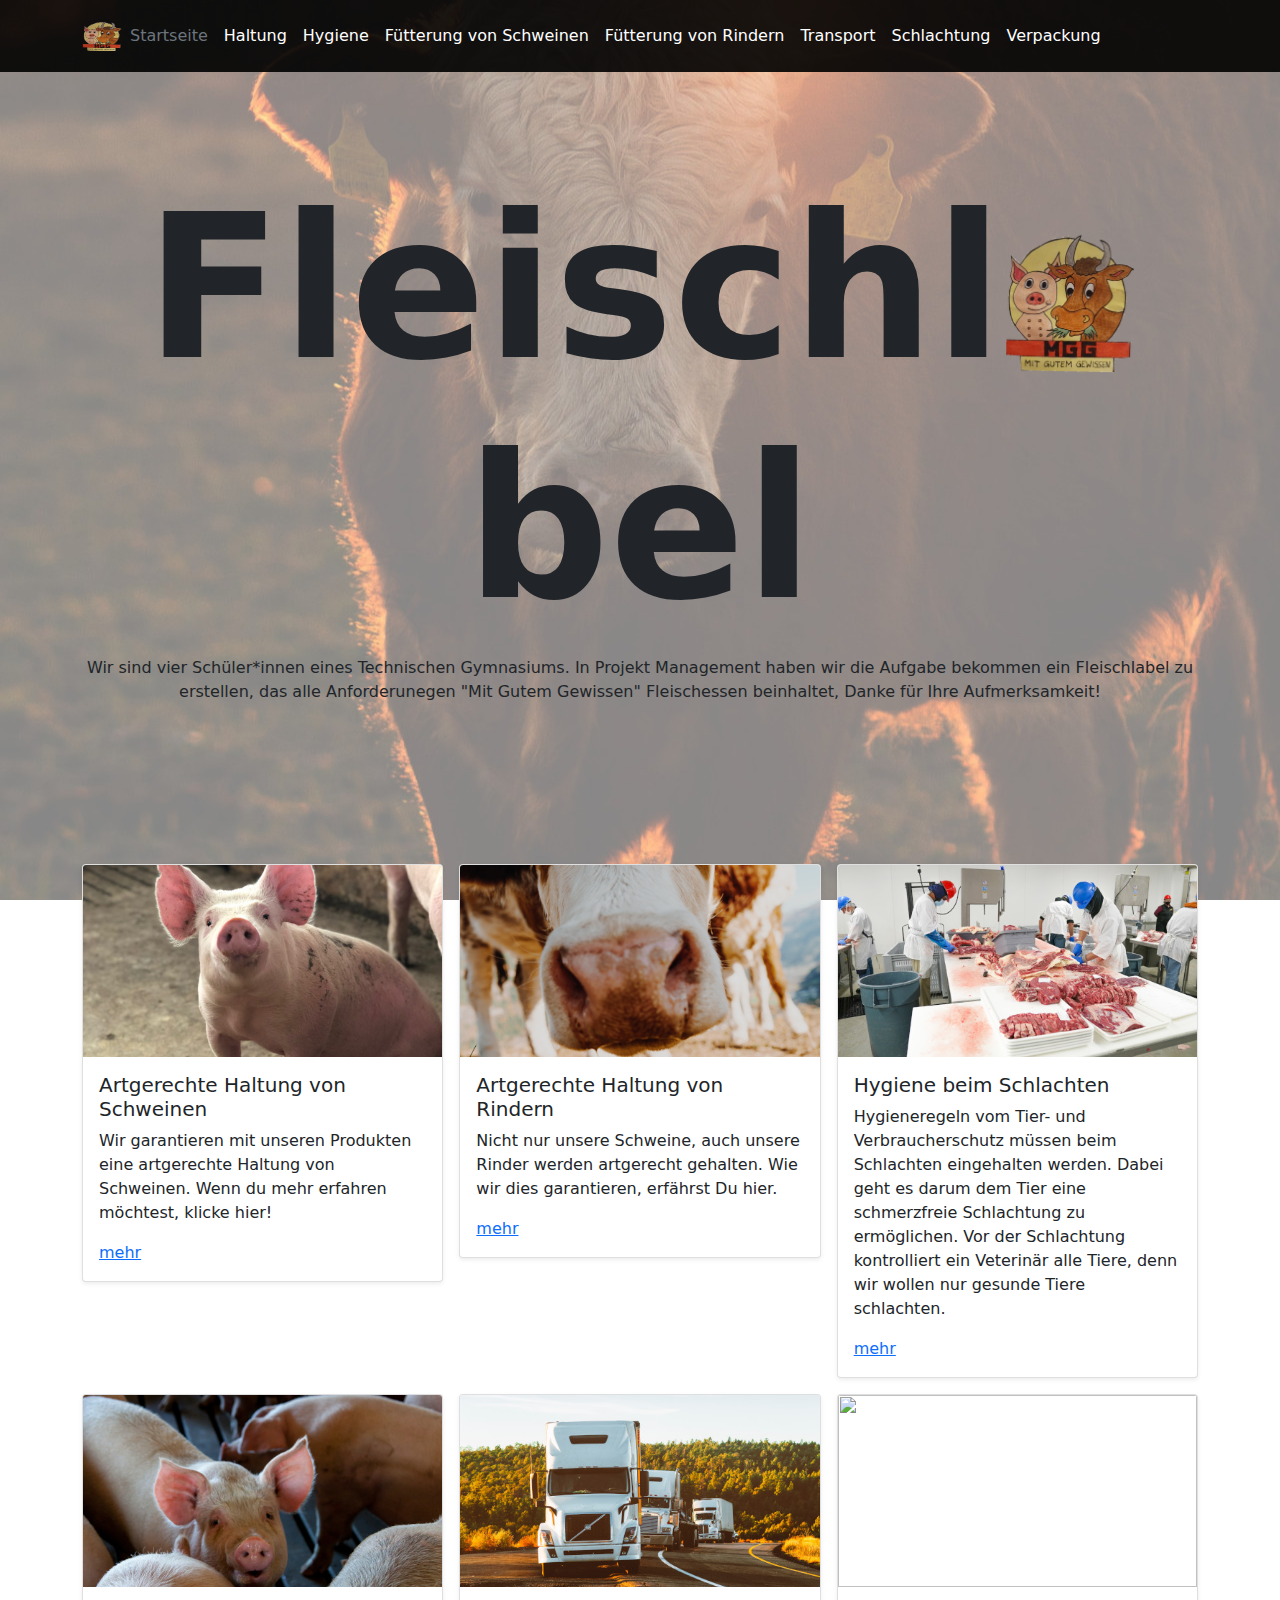
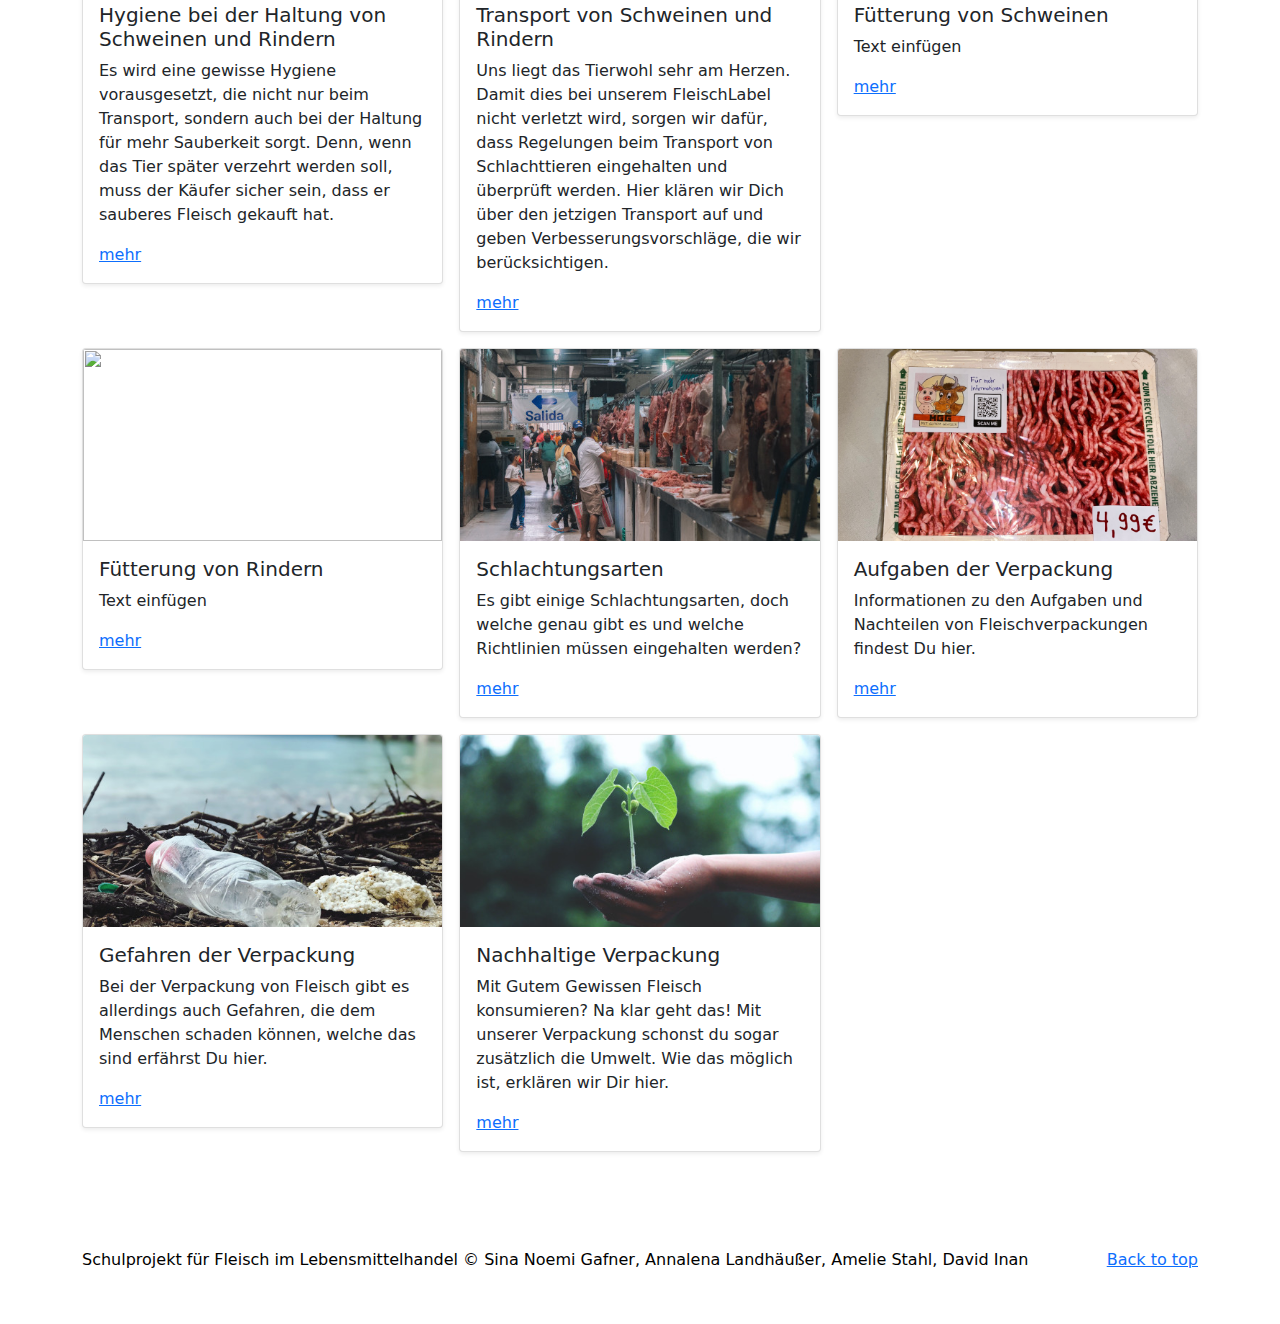
==== index.html @ 85490d50 "update" ====
<!doctype html>
<html lang="en">

<head>
    <meta charset="utf-8">
    <meta name="viewport" content="width=device-width, initial-scale=1">
    <meta name="description" content="">
    <meta name="author" content="Mark Otto, Jacob Thornton, and Bootstrap contributors">
    <meta name="generator" content="Hugo 0.83.1">
    <title>Fleischlabel</title>


    <!-- Bootstrap core CSS -->
    <link href="./css/bootstrap.min.css" rel="stylesheet">

    <style>
        .bd-placeholder-img {
            font-size: 1.125rem;
            text-anchor: middle;
            -webkit-user-select: none;
            -moz-user-select: none;
            user-select: none;
        }
        
        .card-img-top {
            width: 100%;
            height: 15vw;
            object-fit: cover;
        }
        
        @media (min-width: 768px) {
            .bd-placeholder-img-lg {
                font-size: 3.5rem;
            }
        }
    </style>


</head>

<body style='background-image: url("./images/nadine-redlich-c0Gc6RZgV14-unsplash_2.jpg"); background-position: center; background-attachment: fixed; '>
    <header class="p-3" style="background-color: rgba(0, 0, 0, 0.9);">
        <div class="container">
            <div class="d-flex flex-wrap align-items-center justify-content-center justify-content-lg-start">
                <a href="/" class="d-flex align-items-center mb-2 mb-lg-0 text-white text-decoration-none">
                    <img src="images/logo.png" width="40" height="32" role="img" />
                </a>

                <ul class="nav col-12 col-lg-auto me-lg-auto mb-2 justify-content-center mb-md-0" style="color: black">
                    <li><a href="index.html" class="nav-link px-2 text-secondary">Startseite</a></li>
                    <li><a href="haltung.html" class="nav-link px-2 text-white">Haltung</a></li>
                    <li><a href="hygiene.html" class="nav-link px-2 text-white">Hygiene</a></li>
                    <li><a href="FSchweine" class="nav-link px-2 text-white">Fütterung von Schweinen</a></li>
                    <li><a href="FRindern" class="nav-link px-2 text-white">Fütterung von Rindern</a></li>
                    <li><a href="transport.html" class="nav-link px-2 text-white">Transport</a></li>
                    <li><a href="schlachtung.html" class="nav-link px-2 text-white">Schlachtung</a></li>
                    <li><a href="verpackung.html" class="nav-link px-2 text-white">Verpackung</a></li>
                </ul>

            </div>
        </div>
    </header>

    <main>

        <section class="py-5 text-center container">
            <div class="row py-lg-5">
                <div class="col-lg-12 col-md-8 mx-auto">
                    <h1 style="font-size: 200px; font-weight: bolder;">Fleischl<img src="images/logo.png" height="150" role="img" />bel</h1>
                    <p>Wir sind vier Schüler*innen eines Technischen Gymnasiums. In Projekt Management haben wir die Aufgabe bekommen ein Fleischlabel zu erstellen, das alle Anforderunegen "Mit Gutem Gewissen" Fleischessen beinhaltet, Danke für Ihre Aufmerksamkeit!</p>

                </div>
            </div>
        </section>

        <div class="album py-5">
            <div class="container">

                <div class="row row-cols-1 row-cols-sm-2 row-cols-md-3 g-3">
                    <div class="col">
                        <div class="card shadow-sm">
                            <img src="images/pexels-barbara-barbosa-4636980_2.jpg" class="card-img-top">
                            <div class="card-body">
                                <h5 class="card-title">Artgerechte Haltung von Schweinen</h5>
                                <p class="card-text">Wir garantieren mit unseren Produkten eine artgerechte Haltung von Schweinen. Wenn du mehr erfahren möchtest, klicke hier!</p>
                                <a href="haltung.html#schwein" class="card-link">mehr</a>
                            </div>
                        </div>
                    </div>
                    <div class="col">
                        <div class="card shadow-sm">
                            <img src="images/curious-cow-portrait-close-up-picjumbo-com_2.jpg" class="card-img-top">
                            <div class="card-body">
                                <h5 class="card-title">Artgerechte Haltung von Rindern</h5>
                                <p class="card-text">Nicht nur unsere Schweine, auch unsere Rinder werden artgerecht gehalten. Wie wir dies garantieren, erfährst Du hier.</p>
                                <a href="haltung.html#rinder" class="card-link">mehr</a>
                            </div>
                        </div>
                    </div>
                    <div class="col">
                        <div class="card shadow-sm">
                            <img src="images/pexels-mark-stebnicki-7163987_2.jpg" class="card-img-top">
                            <div class="card-body">
                                <h5 class="card-title">Hygiene beim Schlachten</h5>
                                <p class="card-text">Hygieneregeln vom Tier- und Verbraucherschutz müssen beim Schlachten eingehalten werden. Dabei geht es darum dem Tier eine schmerzfreie Schlachtung zu ermöglichen. Vor der Schlachtung kontrolliert ein Veterinär alle Tiere,
                                    denn wir wollen nur gesunde Tiere schlachten.</p>
                                <a href="hygiene.html#schlachten" class="card-link">mehr</a>
                            </div>
                        </div>
                    </div>

                    <div class="col">
                        <div class="card shadow-sm">
                            <img src="images/pexels-mark-stebnicki-2252541_2.jpg" class="card-img-top">
                            <div class="card-body">
                                <h5 class="card-title">Hygiene bei der Haltung von Schweinen und Rindern</h5>
                                <p class="card-text">Es wird eine gewisse Hygiene vorausgesetzt, die nicht nur beim Transport, sondern auch bei der Haltung für mehr Sauberkeit sorgt. Denn, wenn das Tier später verzehrt werden soll, muss der Käufer sicher sein, dass er sauberes
                                    Fleisch gekauft hat.</p>
                                <a href="hygiene.html#schweinen" class="card-link">mehr</a>
                            </div>
                        </div>
                    </div>
                    <div class="col">
                        <div class="card shadow-sm">
                            <img src="images/pexels-quintin-gellar-2199293_2.jpg" class="card-img-top">
                            <div class="card-body">
                                <h5 class="card-title">Transport von Schweinen und Rindern</h5>
                                <p class="card-text">Uns liegt das Tierwohl sehr am Herzen. Damit dies bei unserem FleischLabel nicht verletzt wird, sorgen wir dafür, dass Regelungen beim Transport von Schlachttieren eingehalten und überprüft werden. Hier klären wir Dich
                                    über den jetzigen Transport auf und geben Verbesserungsvorschläge, die wir berücksichtigen.</p>
                                <a href="transport.html" class="card-link">mehr</a>
                            </div>
                        </div>
                    </div>
                    <div class="col">
                        <div class="card shadow-sm">
                            <img src="Bildeinfügen" class="card-img-top">
                            <div class="card-body">
                                <h5 class="card-title">Fütterung von Schweinen</h5>
                                <p class="card-text">Text einfügen</p>
                                <a href="FSchweinen.html" class="card-link">mehr</a>
                            </div>
                        </div>
                    </div>
                    <div class="col">
                        <div class="card shadow-sm">
                            <img src="Bildeinfügen" class="card-img-top">
                            <div class="card-body">
                                <h5 class="card-title">Fütterung von Rindern</h5>
                                <p class="card-text">Text einfügen</p>
                                <a href="FRindern.html" class="card-link">mehr</a>
                            </div>
                        </div>
                    </div>
                    <div class="col">
                        <div class="card shadow-sm">
                            <img src="images/pexels-jorge-soto-farias-5770999_2.jpg" class="card-img-top">
                            <div class="card-body">
                                <h5 class="card-title">Schlachtungsarten</h5>
                                <p class="card-text">Es gibt einige Schlachtungsarten, doch welche genau gibt es und welche Richtlinien müssen eingehalten werden?</p>
                                <a href="schlachtung.html" class="card-link">mehr</a>
                            </div>
                        </div>
                    </div>

                    <div class="col">
                        <div class="card shadow-sm">
                            <img src="images\Verpackung Oben_2.png" class="card-img-top">
                            <div class="card-body">
                                <h5 class="card-title">Aufgaben der Verpackung</h5>
                                <p class="card-text">Informationen zu den Aufgaben und Nachteilen von Fleischverpackungen findest Du hier.</p>
                                <a href="verpackung.html#Aufgaben" class="card-link">mehr</a>
                            </div>
                        </div>
                    </div>
                    <div class="col">
                        <div class="card shadow-sm">
                            <img src="images/pexels-catherine-sheila-2409022_2.jpg" class="card-img-top">
                            <div class="card-body">
                                <h5 class="card-title">Gefahren der Verpackung</h5>
                                <p class="card-text">Bei der Verpackung von Fleisch gibt es allerdings auch Gefahren, die dem Menschen schaden können, welche das sind erfährst Du hier.</p>
                                <a href="verpackung.html#Gefahren" class="card-link">mehr</a>
                            </div>
                        </div>
                    </div>
                    <div class="col">
                        <div class="card shadow-sm">
                            <img src="images/pexels-akil-mazumder-1072824_2.jpg" class="card-img-top">
                            <div class="card-body">
                                <h5 class="card-title">Nachhaltige Verpackung</h5>
                                <p class="card-text">Mit Gutem Gewissen Fleisch konsumieren? Na klar geht das! Mit unserer Verpackung schonst du sogar zusätzlich die Umwelt. Wie das möglich ist, erklären wir Dir hier.</p>
                                <a href="verpackung.html#Nachhaltigkeit" class="card-link">mehr</a>
                            </div>
                        </div>
                    </div>
                </div>
            </div>
        </div>

    </main>

    <footer class="text-muted py-5">
        <div class="container">
            <p class="float-end mb-1">
                <a href="#">Back to top</a>
            </p>
            <p class="mb-1" style="color: black">Schulprojekt für Fleisch im Lebensmittelhandel <span>&#169;</span> Sina Noemi Gafner, Annalena Landhäußer, Amelie Stahl, David Inan</p>
        </div>
    </footer>


    <script src="./js/bootstrap.bundle.min.js"></script>


</body>

</html>
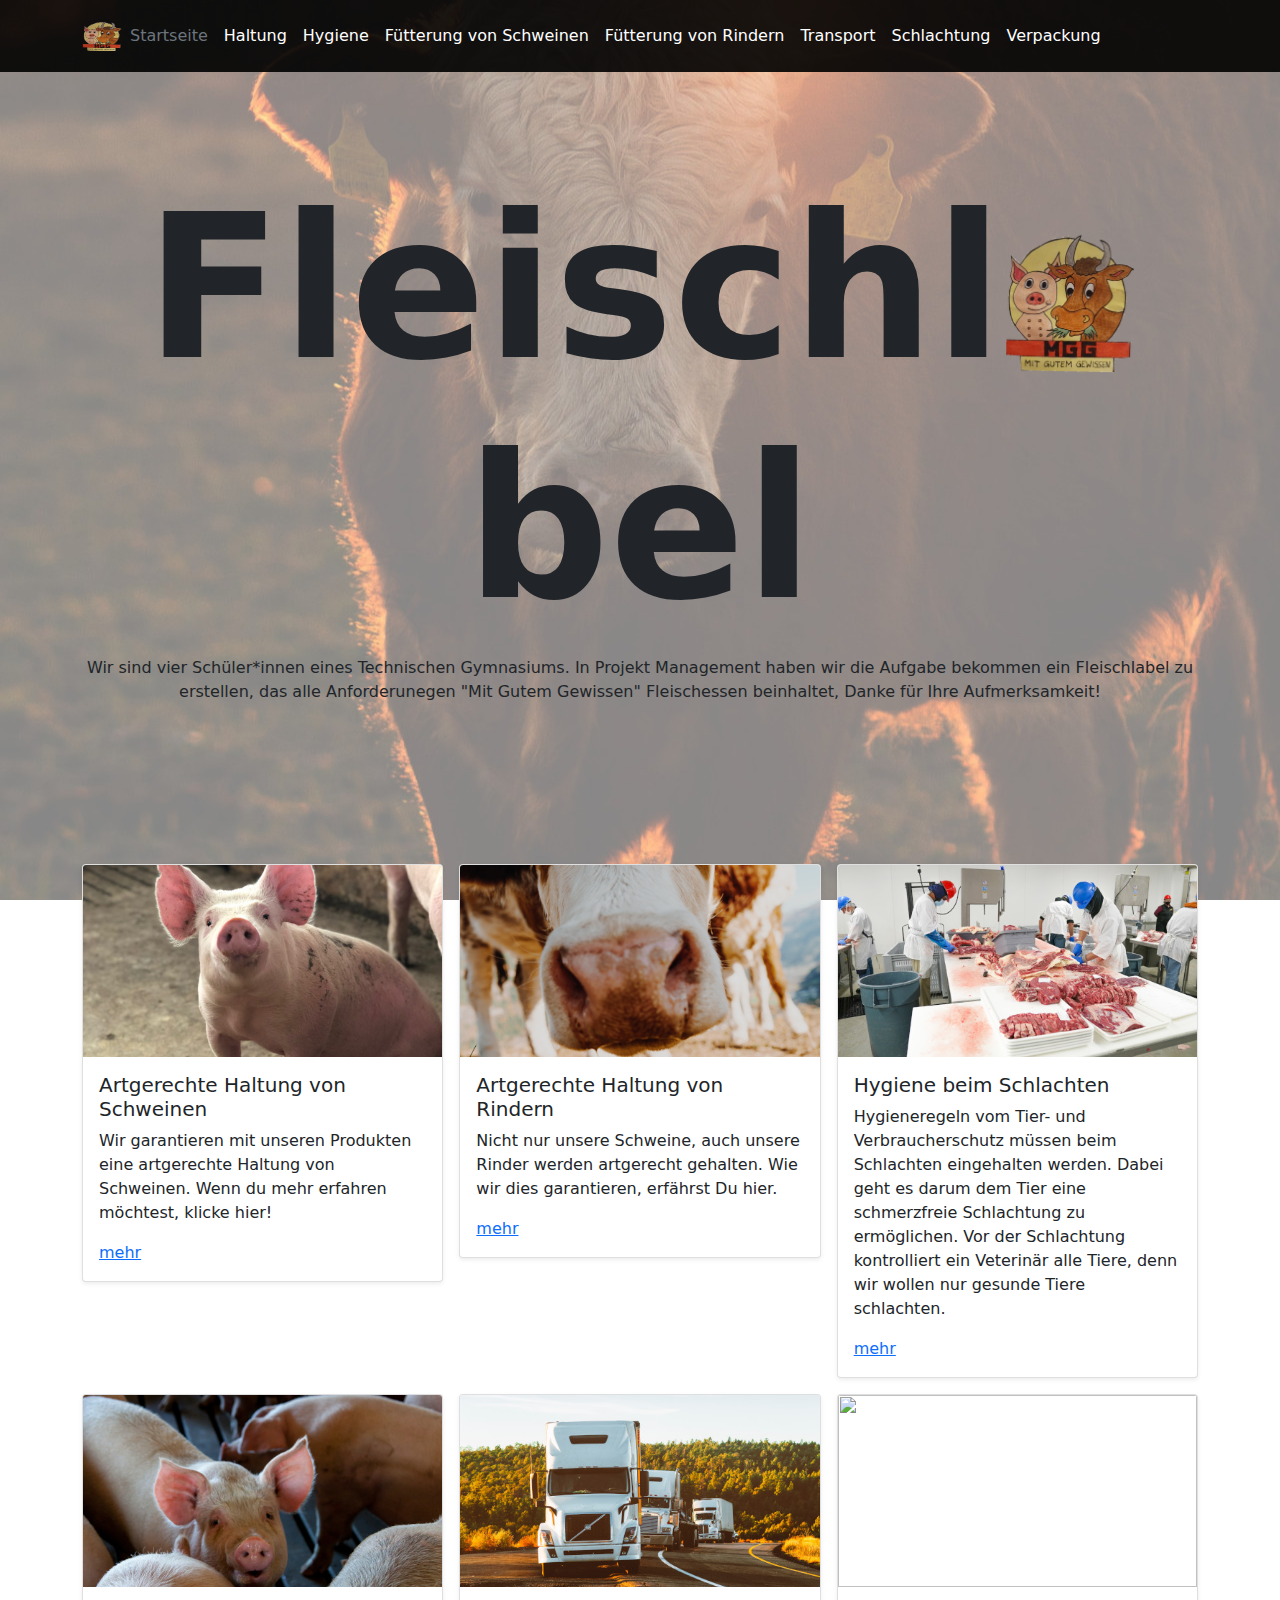
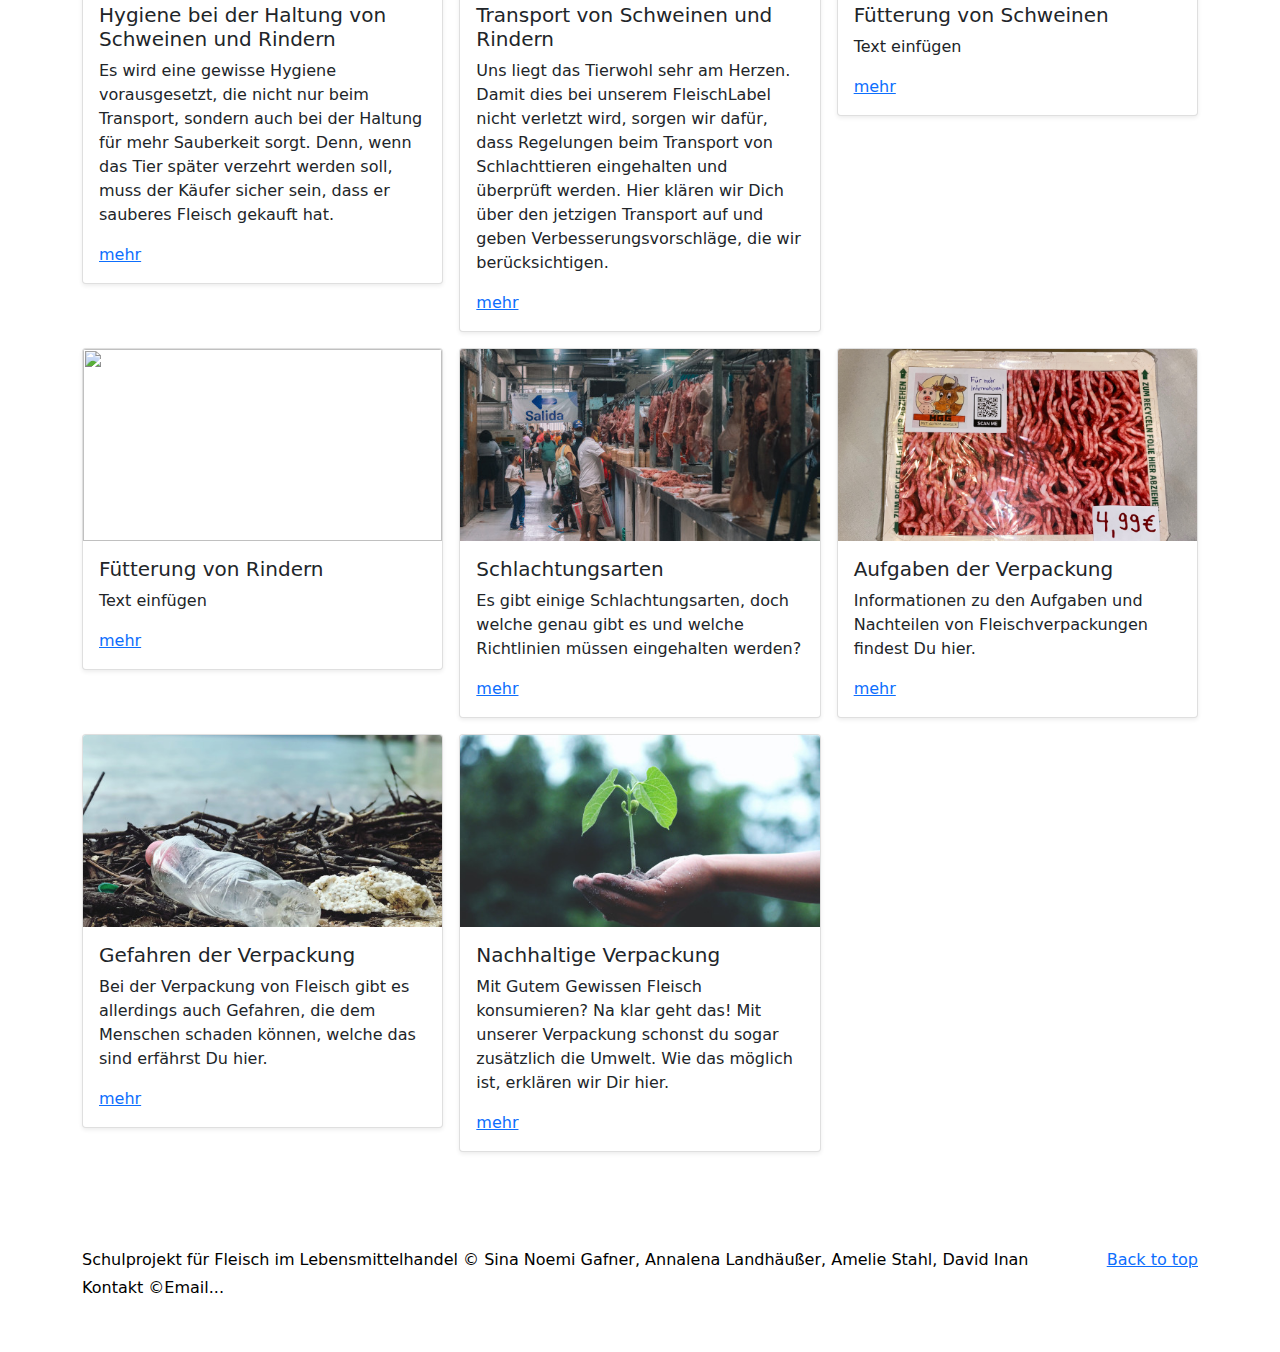
==== commit 5f444184: "update" ====
--- a/index.html
+++ b/index.html
@@ -204,6 +204,7 @@
                 <a href="#">Back to top</a>
             </p>
             <p class="mb-1" style="color: black">Schulprojekt für Fleisch im Lebensmittelhandel <span>&#169;</span> Sina Noemi Gafner, Annalena Landhäußer, Amelie Stahl, David Inan</p>
+            <p class="mb-1" style="color: black">Kontakt <span>&#169;</span>Email...</p>
         </div>
     </footer>
 
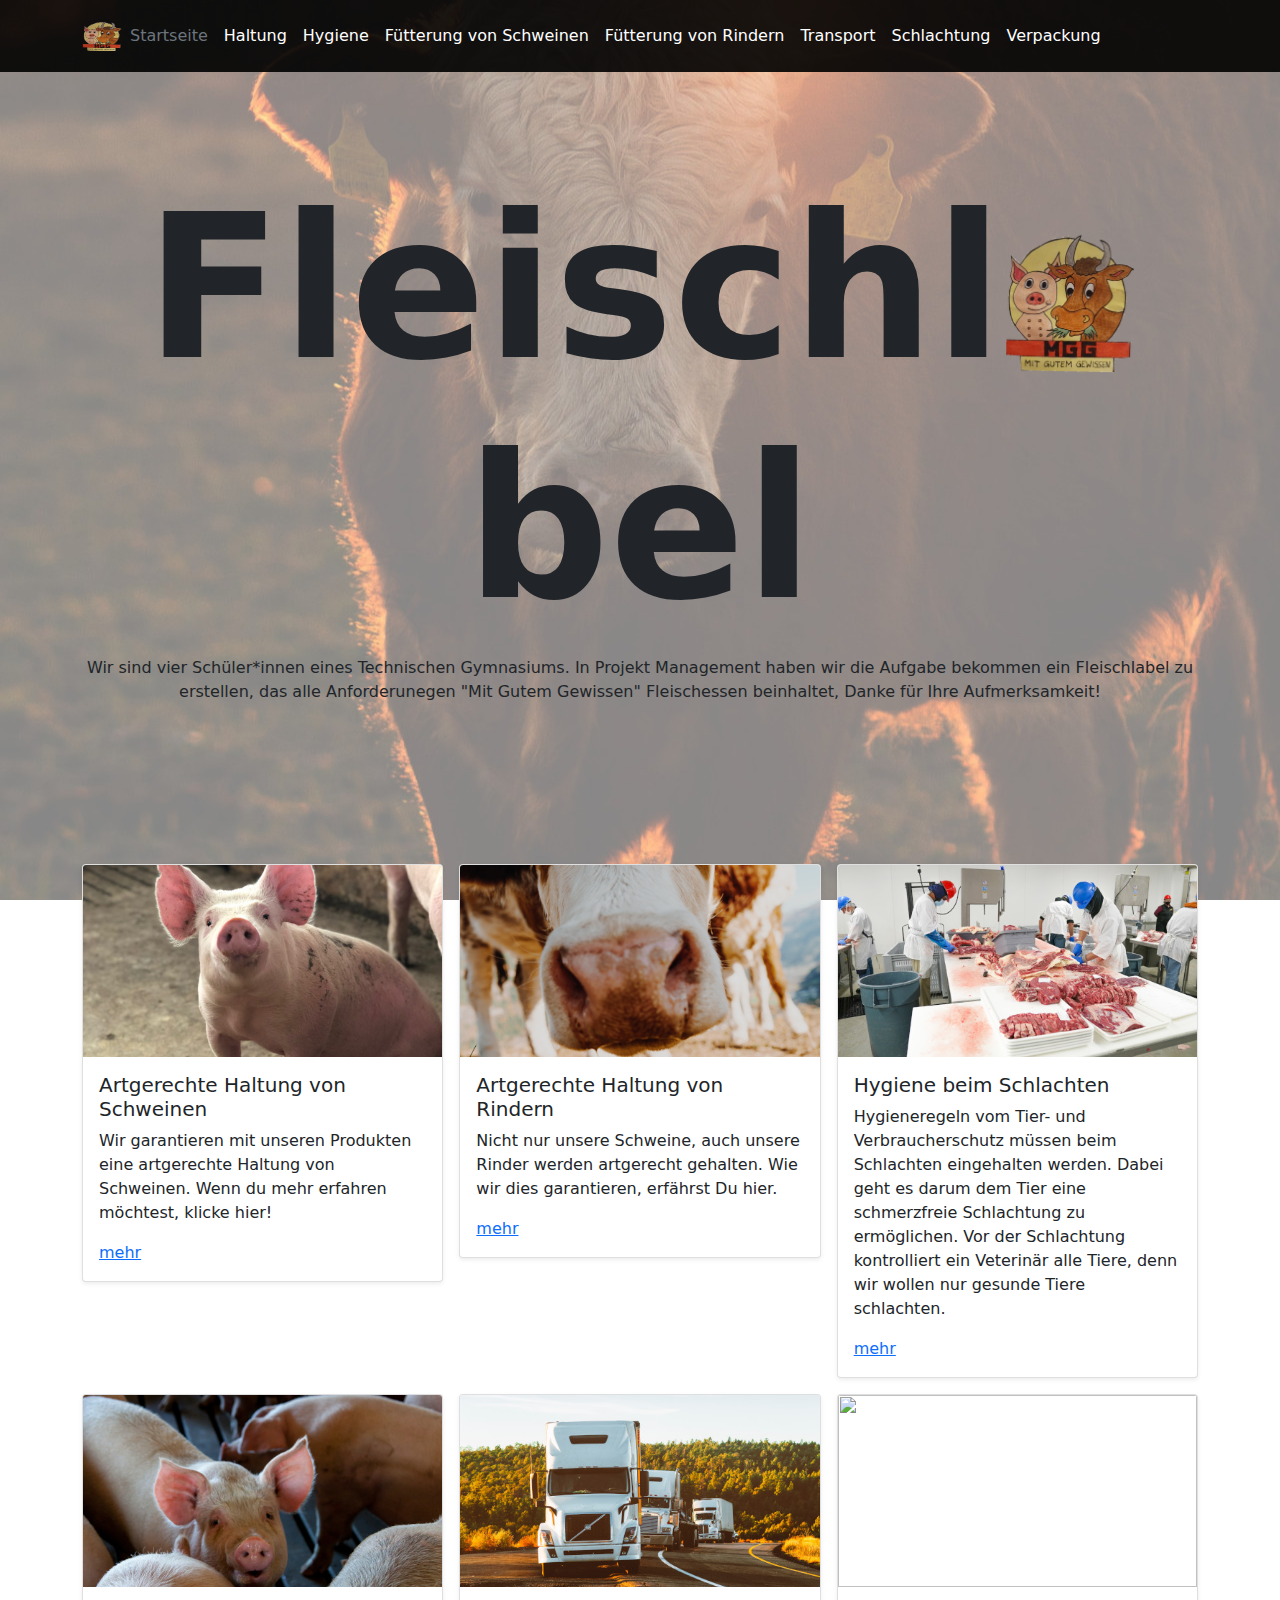
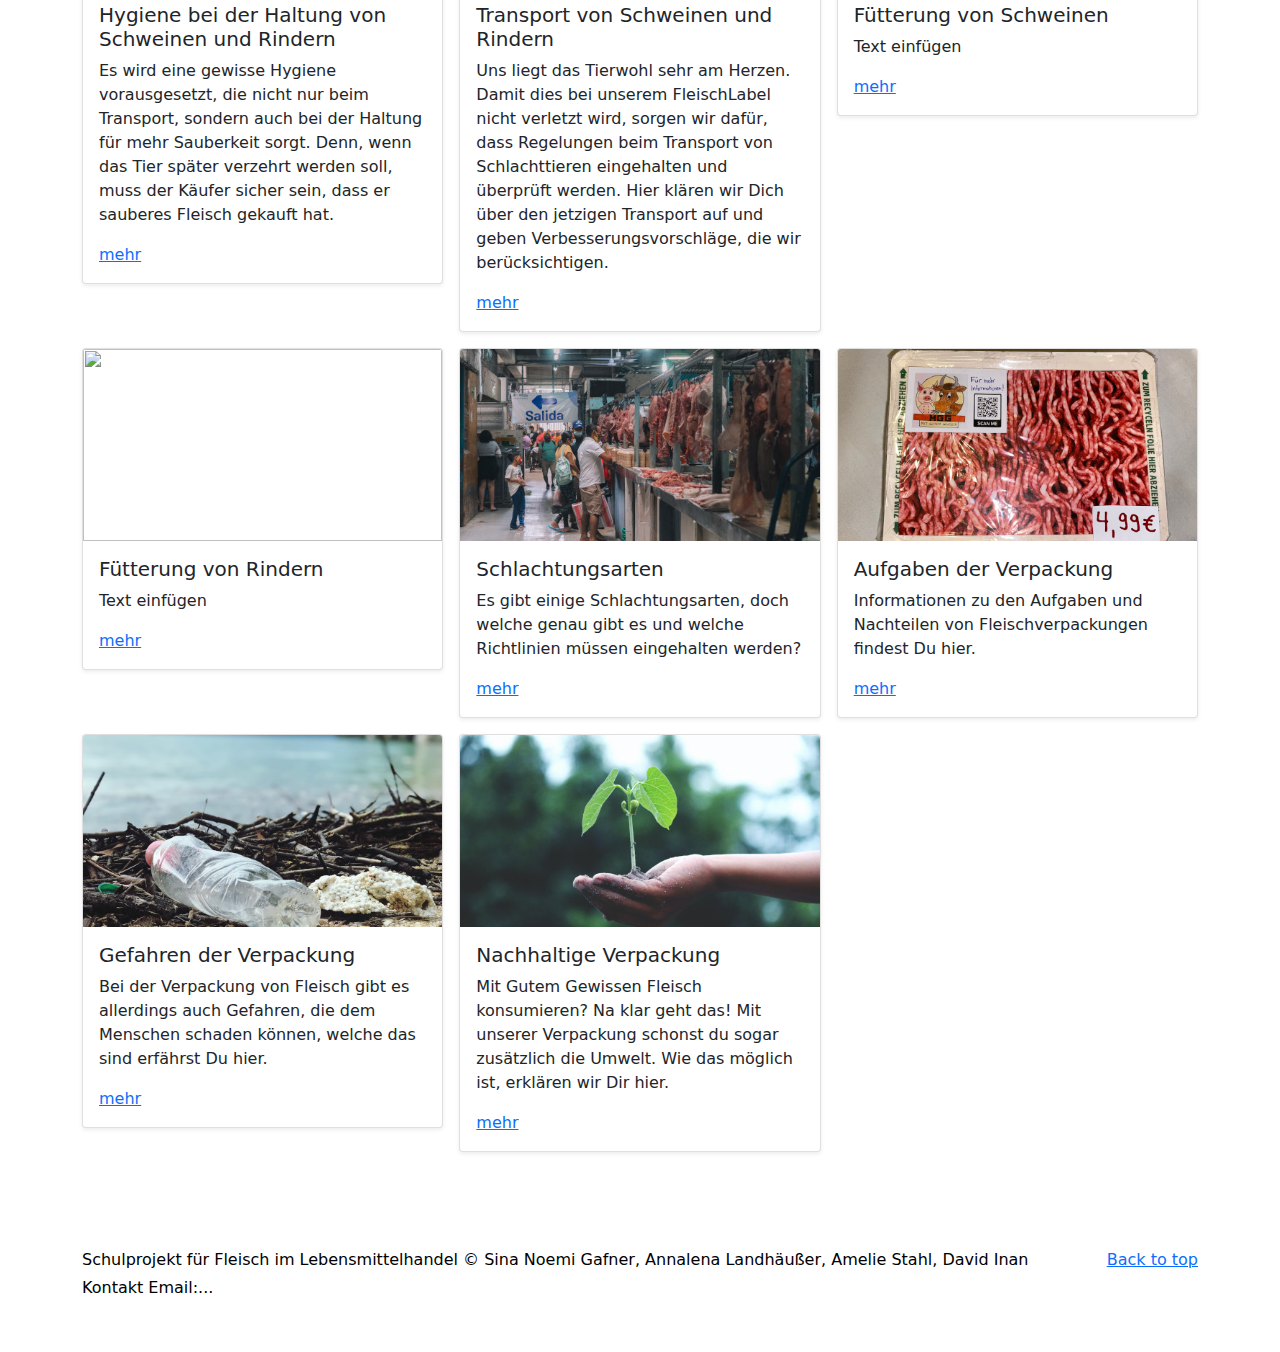
==== commit fa5ec7a4: "update" ====
--- a/index.html
+++ b/index.html
@@ -204,7 +204,7 @@
                 <a href="#">Back to top</a>
             </p>
             <p class="mb-1" style="color: black">Schulprojekt für Fleisch im Lebensmittelhandel <span>&#169;</span> Sina Noemi Gafner, Annalena Landhäußer, Amelie Stahl, David Inan</p>
-            <p class="mb-1" style="color: black">Kontakt <span>&#169;</span>Email...</p>
+            <p class="mb-1" style="color: black">Kontakt Email:...</p>
         </div>
     </footer>
 
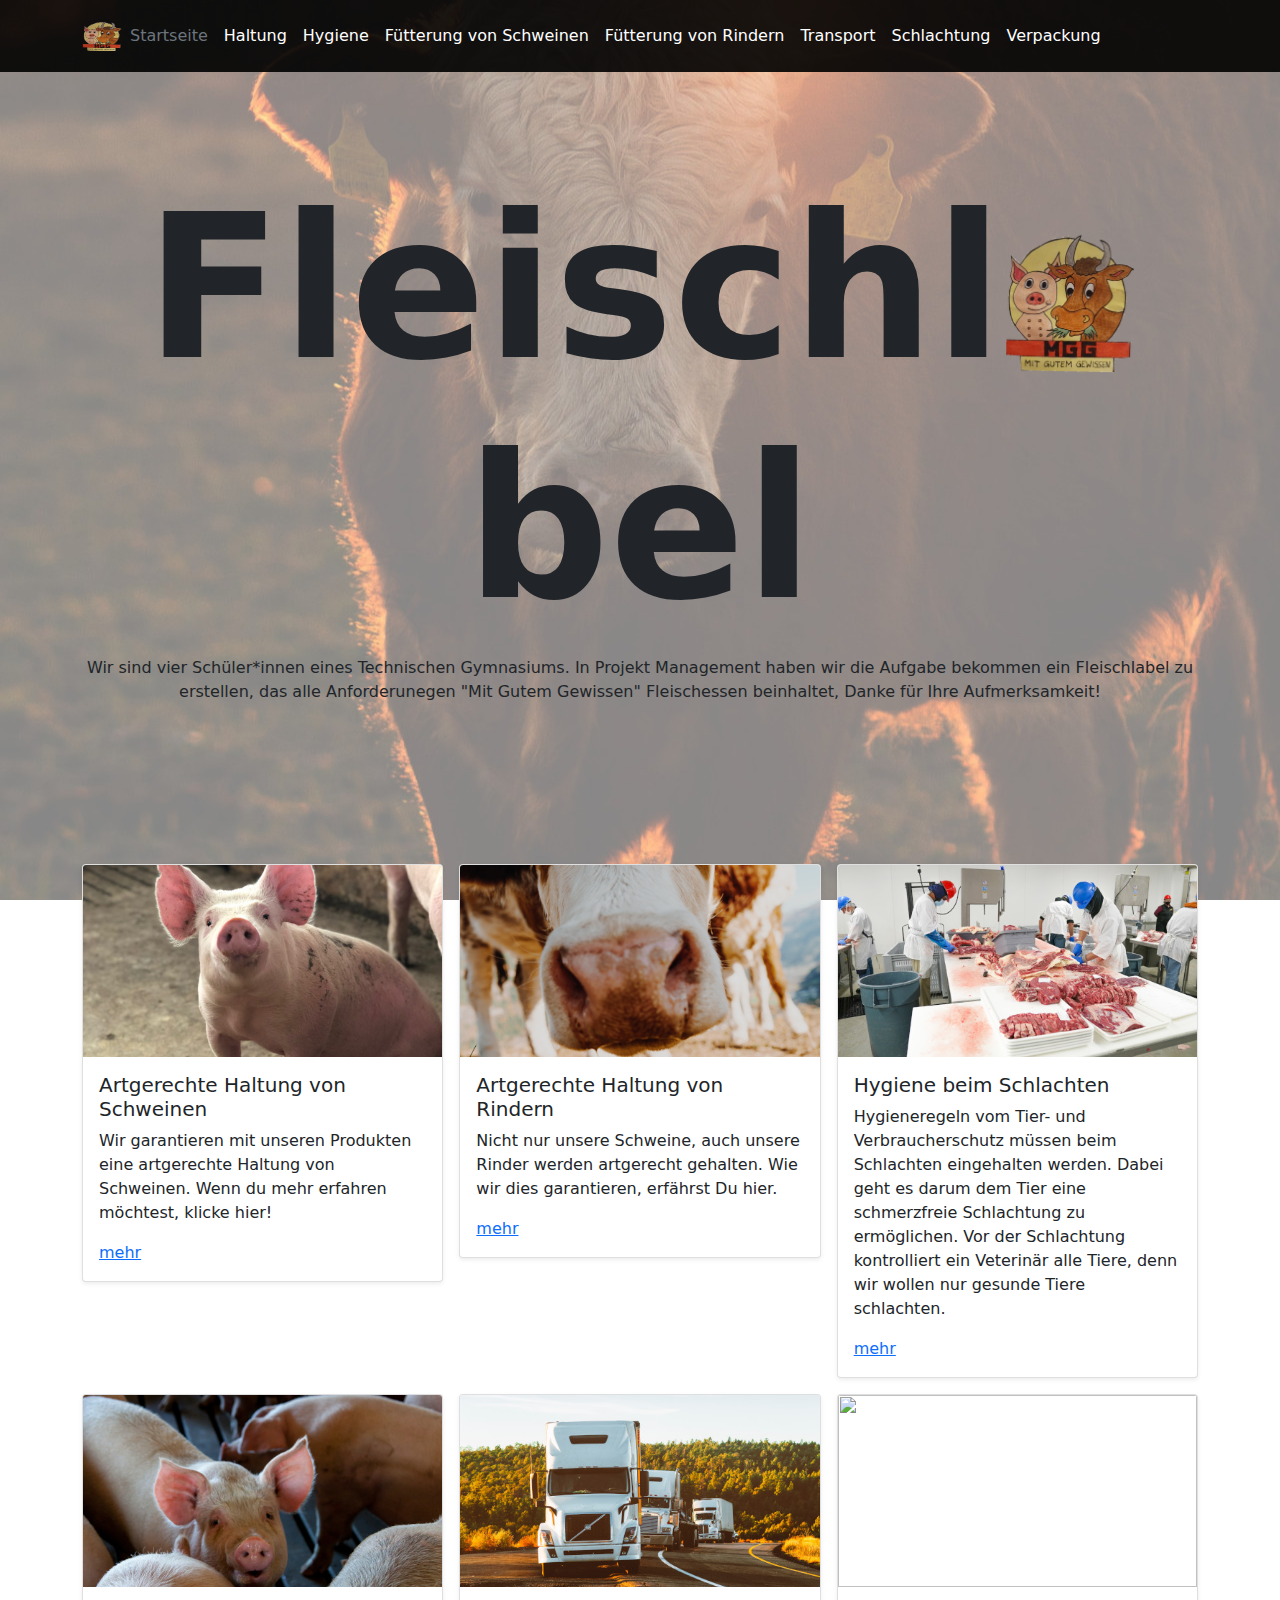
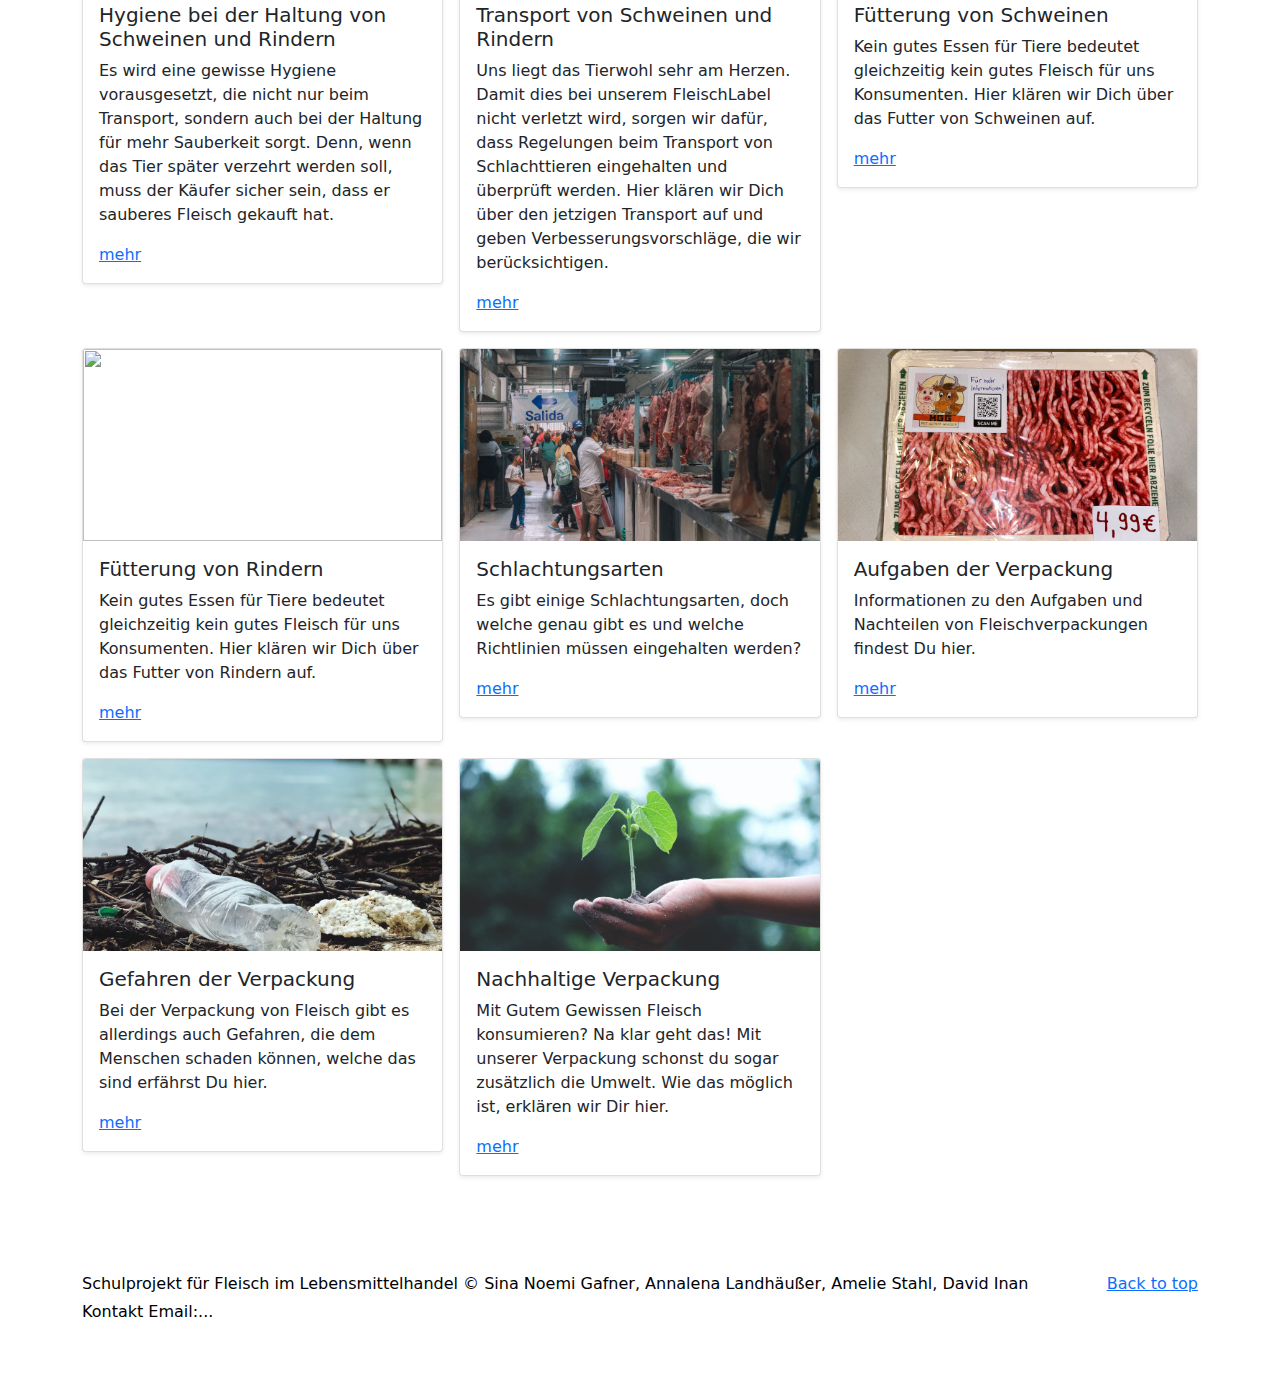
==== commit 72d21d60: "update" ====
--- a/index.html
+++ b/index.html
@@ -50,8 +50,8 @@
                     <li><a href="index.html" class="nav-link px-2 text-secondary">Startseite</a></li>
                     <li><a href="haltung.html" class="nav-link px-2 text-white">Haltung</a></li>
                     <li><a href="hygiene.html" class="nav-link px-2 text-white">Hygiene</a></li>
-                    <li><a href="FSchweine" class="nav-link px-2 text-white">Fütterung von Schweinen</a></li>
-                    <li><a href="FRindern" class="nav-link px-2 text-white">Fütterung von Rindern</a></li>
+                    <li><a href="FSchweinen.html" class="nav-link px-2 text-white">Fütterung von Schweinen</a></li>
+                    <li><a href="FRindern.html" class="nav-link px-2 text-white">Fütterung von Rindern</a></li>
                     <li><a href="transport.html" class="nav-link px-2 text-white">Transport</a></li>
                     <li><a href="schlachtung.html" class="nav-link px-2 text-white">Schlachtung</a></li>
                     <li><a href="verpackung.html" class="nav-link px-2 text-white">Verpackung</a></li>
@@ -136,7 +136,7 @@
                             <img src="Bildeinfügen" class="card-img-top">
                             <div class="card-body">
                                 <h5 class="card-title">Fütterung von Schweinen</h5>
-                                <p class="card-text">Text einfügen</p>
+                                <p class="card-text">Kein gutes Essen für Tiere bedeutet gleichzeitig kein gutes Fleisch für uns Konsumenten. Hier klären wir Dich über das Futter von Schweinen auf.</p>
                                 <a href="FSchweinen.html" class="card-link">mehr</a>
                             </div>
                         </div>
@@ -146,7 +146,7 @@
                             <img src="Bildeinfügen" class="card-img-top">
                             <div class="card-body">
                                 <h5 class="card-title">Fütterung von Rindern</h5>
-                                <p class="card-text">Text einfügen</p>
+                                <p class="card-text">Kein gutes Essen für Tiere bedeutet gleichzeitig kein gutes Fleisch für uns Konsumenten. Hier klären wir Dich über das Futter von Rindern auf.</p>
                                 <a href="FRindern.html" class="card-link">mehr</a>
                             </div>
                         </div>
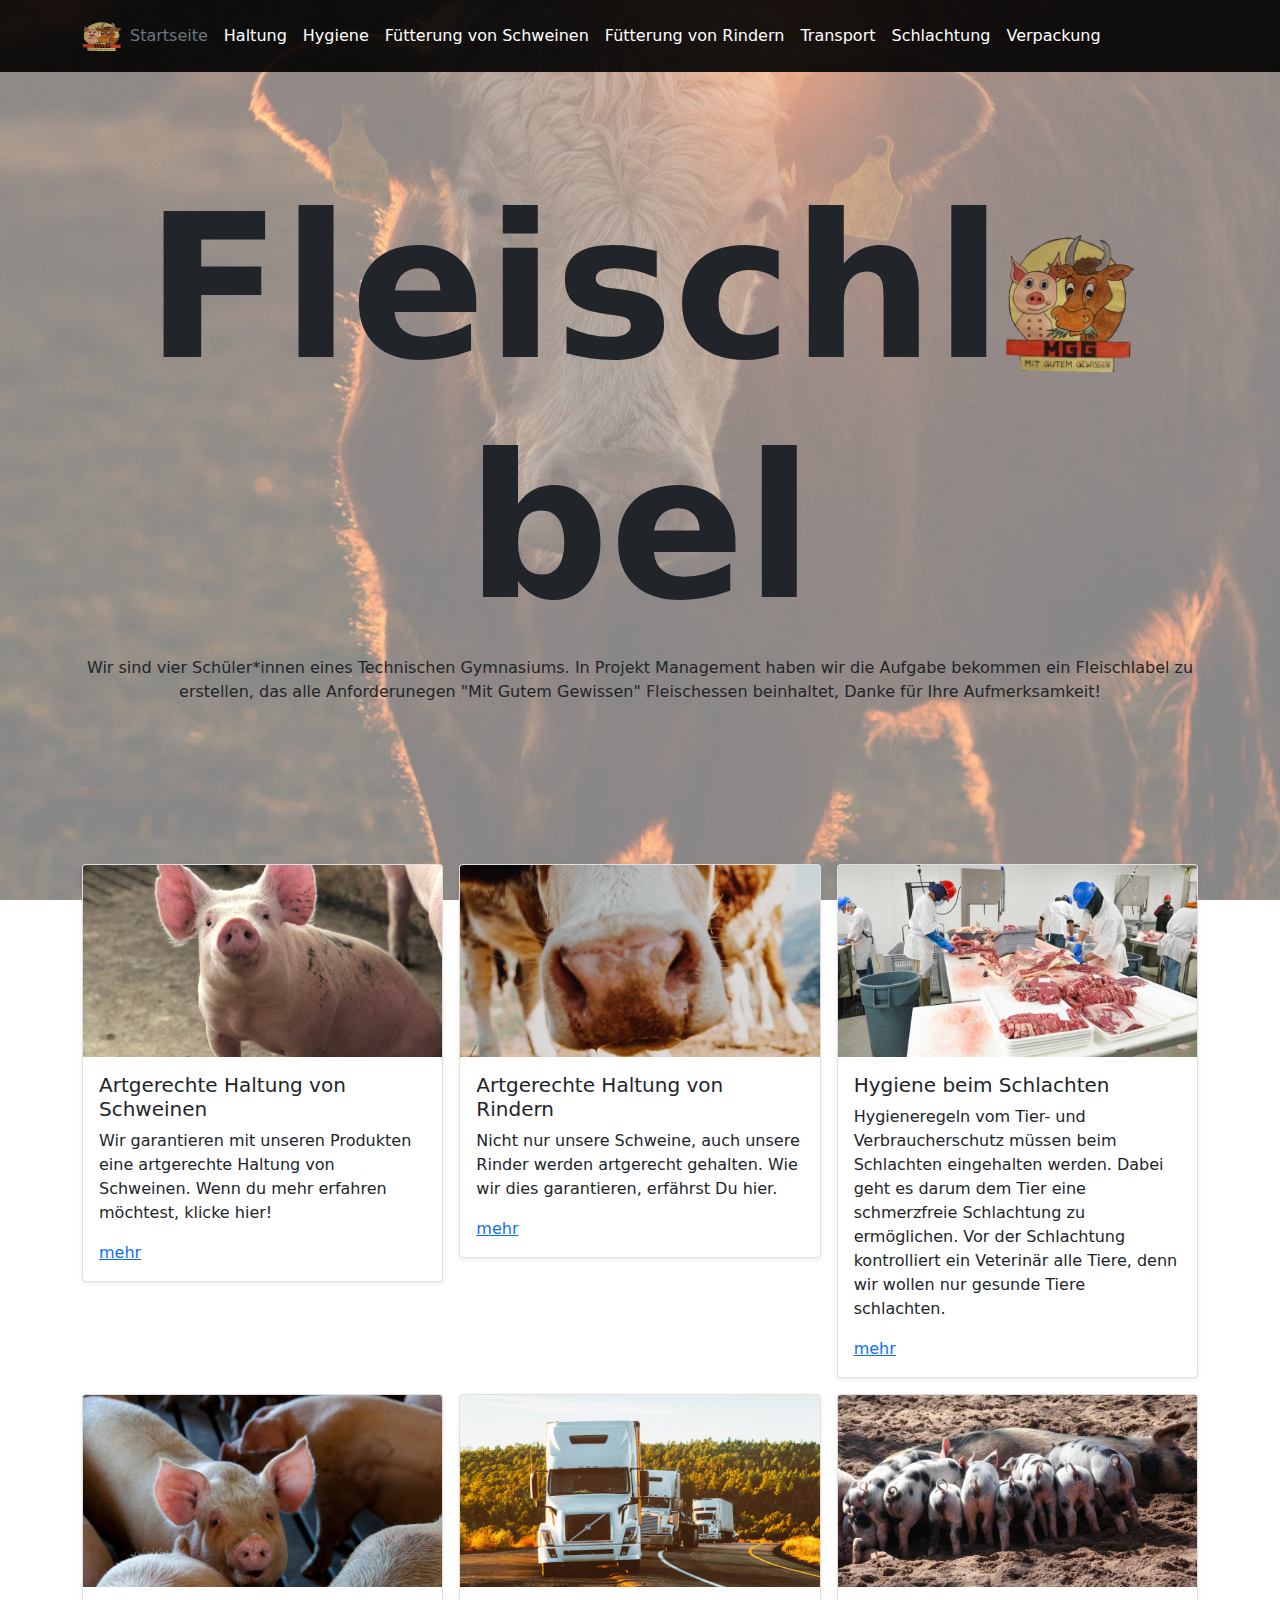
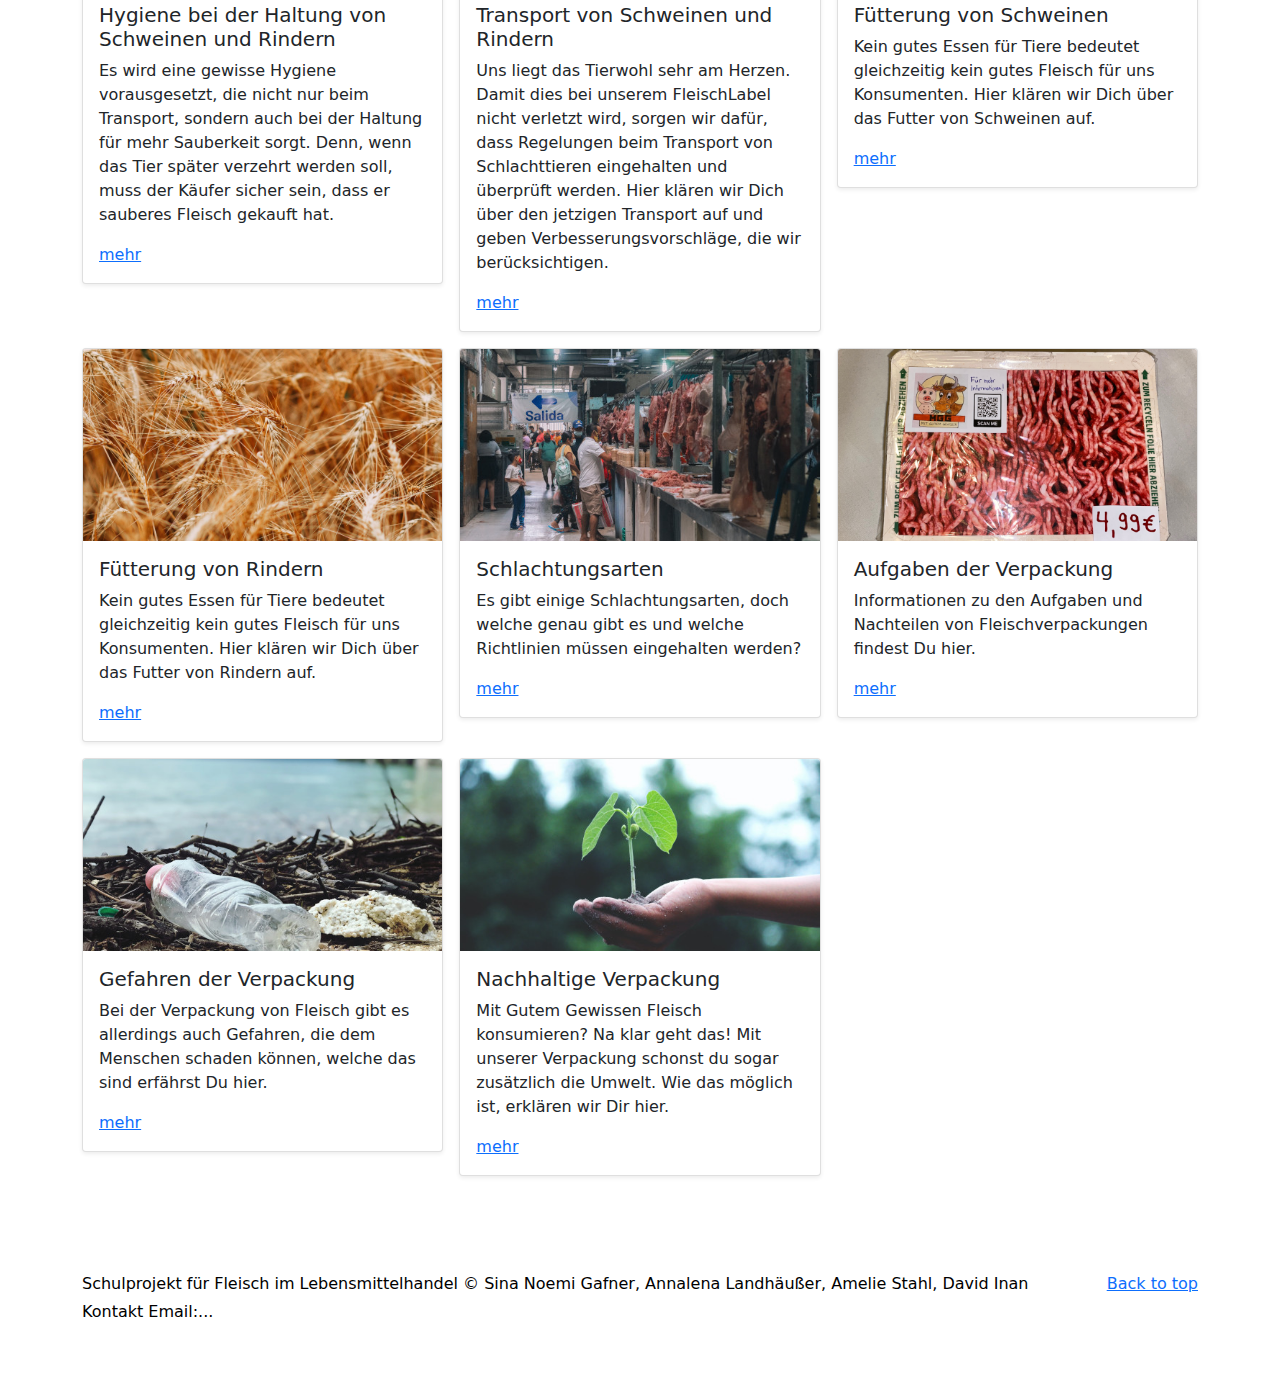
==== commit 08b0cb4a: "update" ====
--- a/index.html
+++ b/index.html
@@ -133,7 +133,7 @@
                     </div>
                     <div class="col">
                         <div class="card shadow-sm">
-                            <img src="Bildeinfügen" class="card-img-top">
+                            <img src="images\pexels-schwein.food-45869.jpg" class="card-img-top">
                             <div class="card-body">
                                 <h5 class="card-title">Fütterung von Schweinen</h5>
                                 <p class="card-text">Kein gutes Essen für Tiere bedeutet gleichzeitig kein gutes Fleisch für uns Konsumenten. Hier klären wir Dich über das Futter von Schweinen auf.</p>
@@ -143,7 +143,7 @@
                     </div>
                     <div class="col">
                         <div class="card shadow-sm">
-                            <img src="Bildeinfügen" class="card-img-top">
+                            <img src="images\pexels-rind.food-1204998.jpg" class="card-img-top">
                             <div class="card-body">
                                 <h5 class="card-title">Fütterung von Rindern</h5>
                                 <p class="card-text">Kein gutes Essen für Tiere bedeutet gleichzeitig kein gutes Fleisch für uns Konsumenten. Hier klären wir Dich über das Futter von Rindern auf.</p>
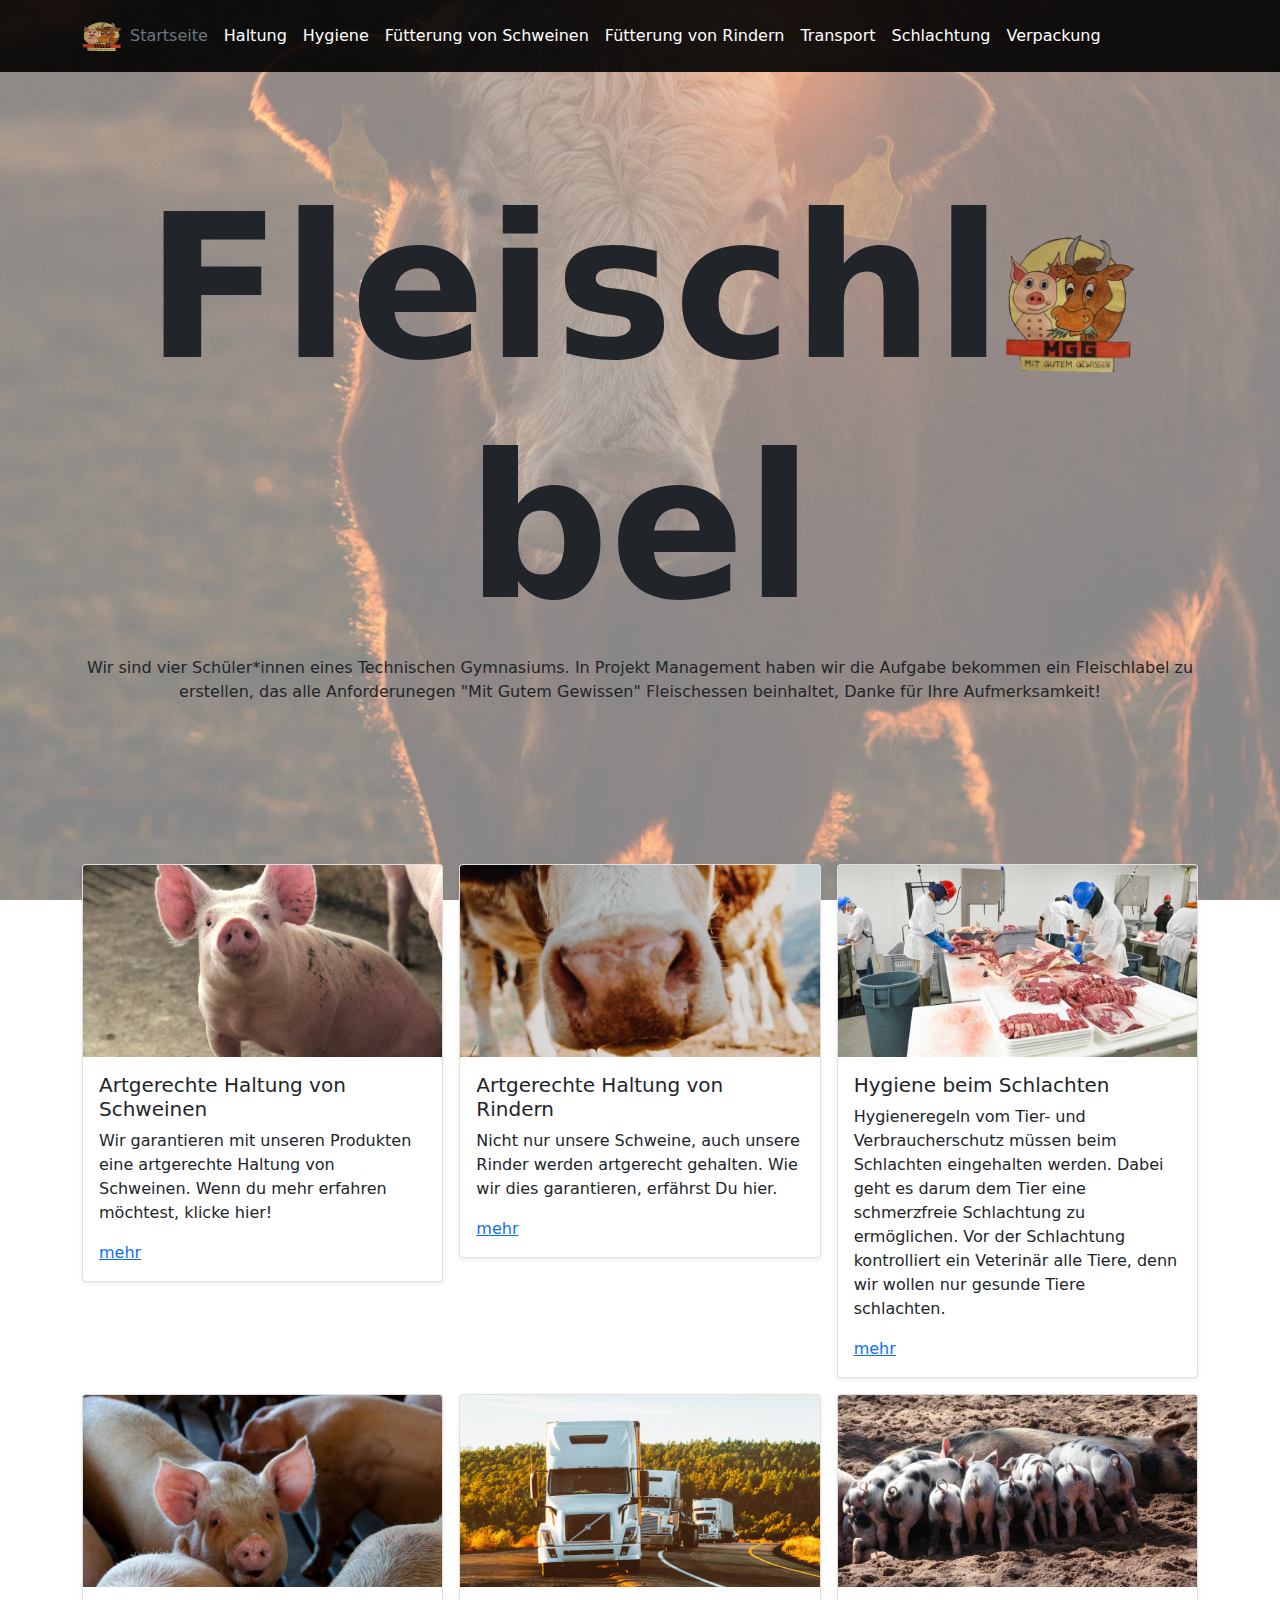
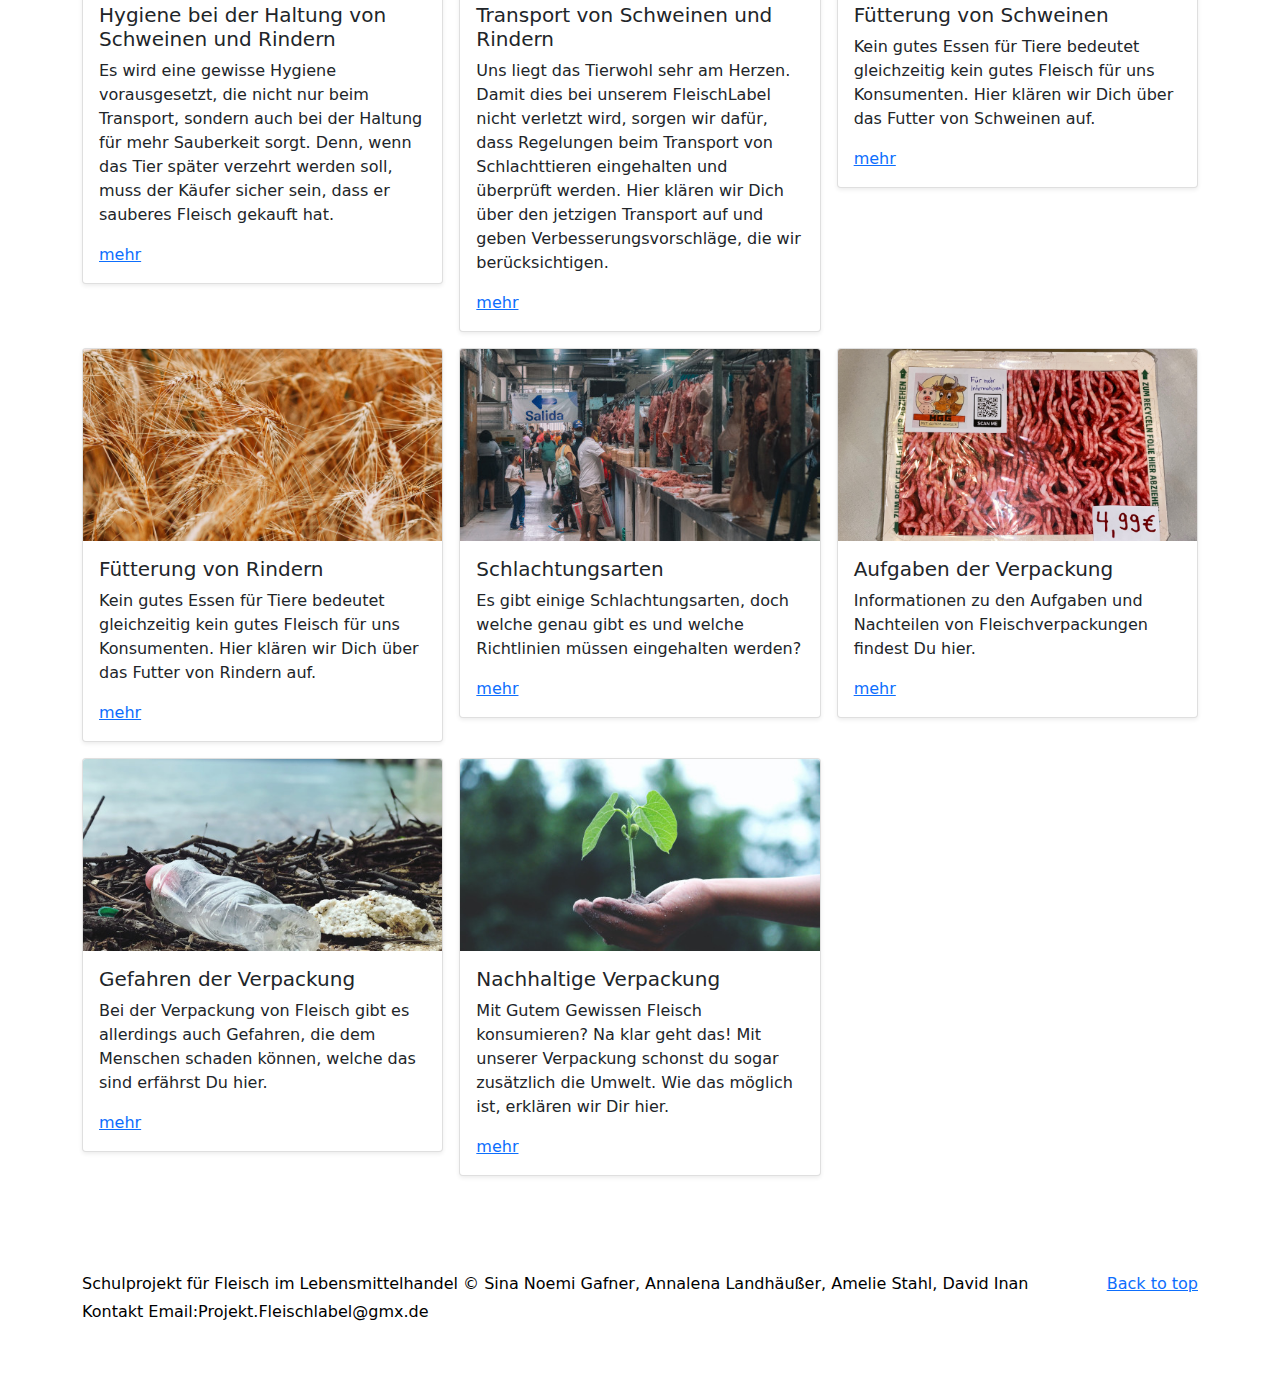
==== commit fe2b1bba: "update" ====
--- a/index.html
+++ b/index.html
@@ -204,7 +204,7 @@
                 <a href="#">Back to top</a>
             </p>
             <p class="mb-1" style="color: black">Schulprojekt für Fleisch im Lebensmittelhandel <span>&#169;</span> Sina Noemi Gafner, Annalena Landhäußer, Amelie Stahl, David Inan</p>
-            <p class="mb-1" style="color: black">Kontakt Email:...</p>
+            <p class="mb-1" style="color: black">Kontakt Email:Projekt.Fleischlabel@gmx.de </p>
         </div>
     </footer>
 
